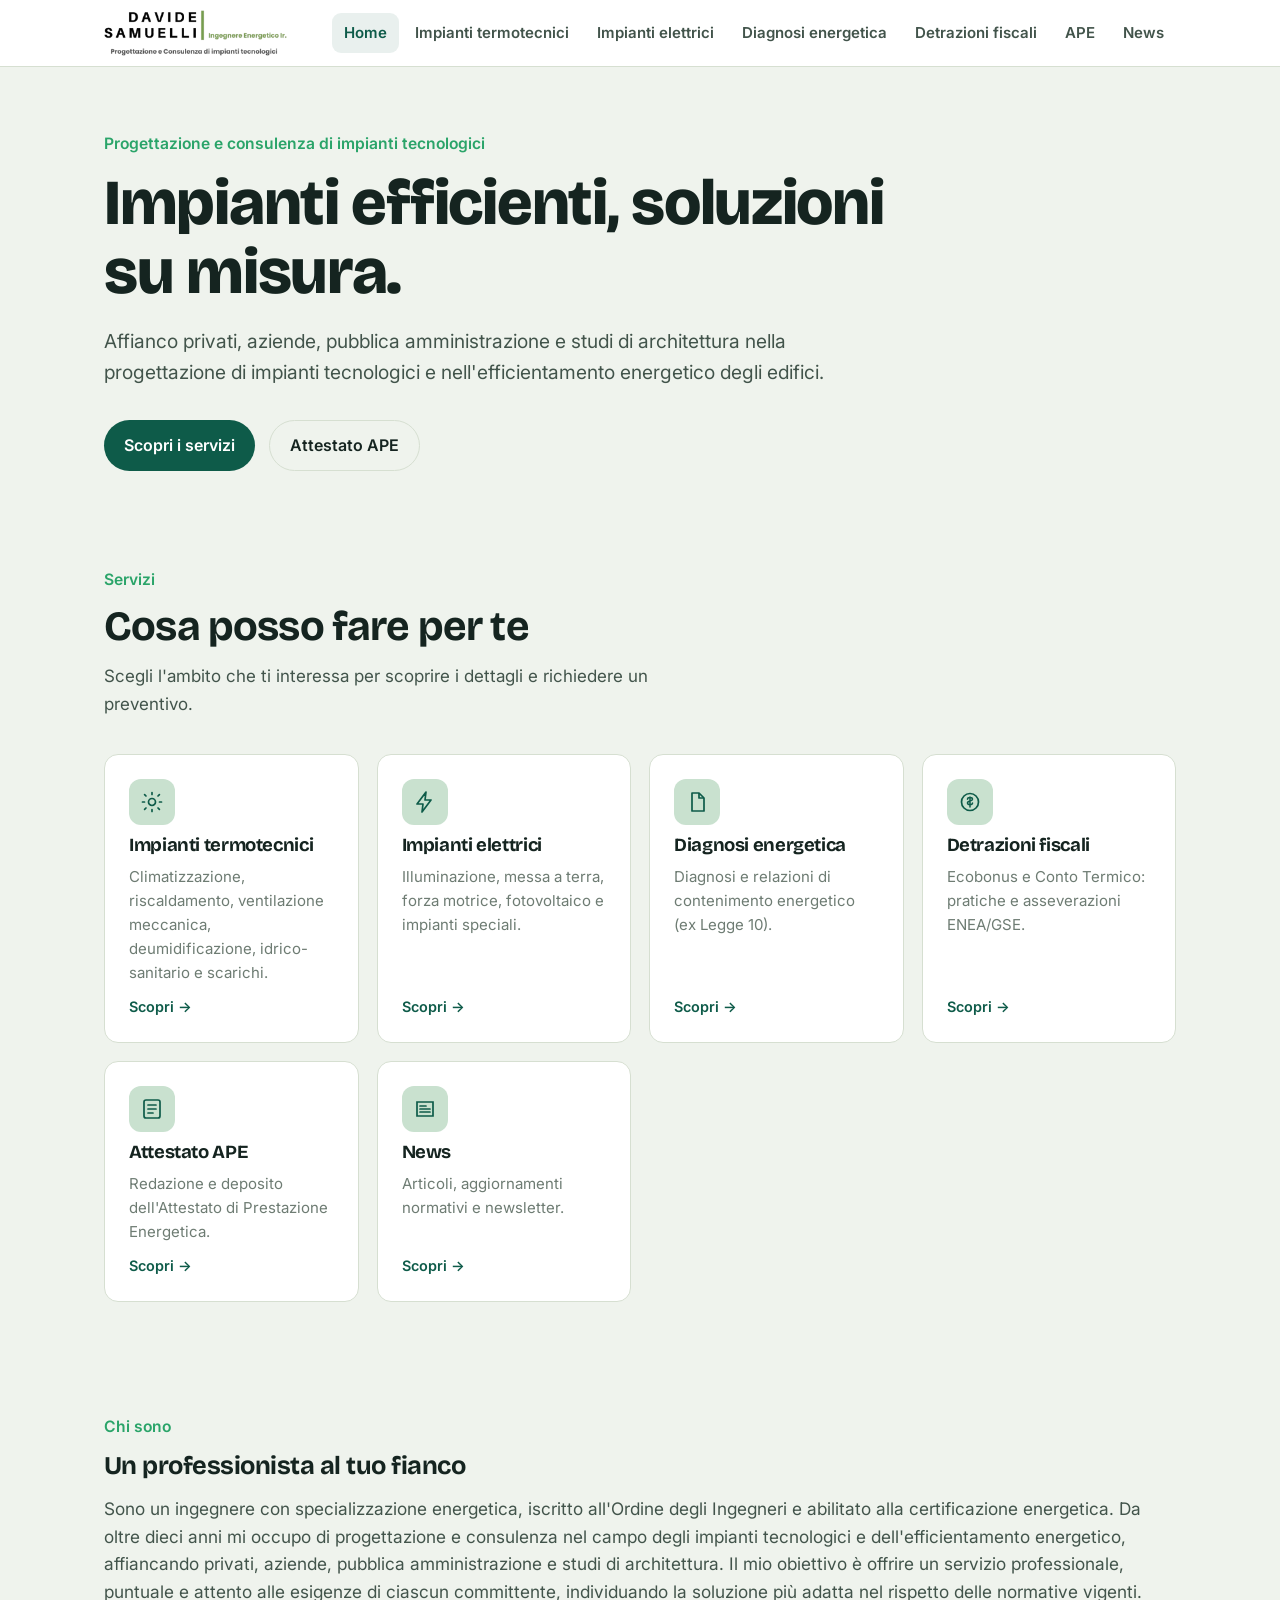
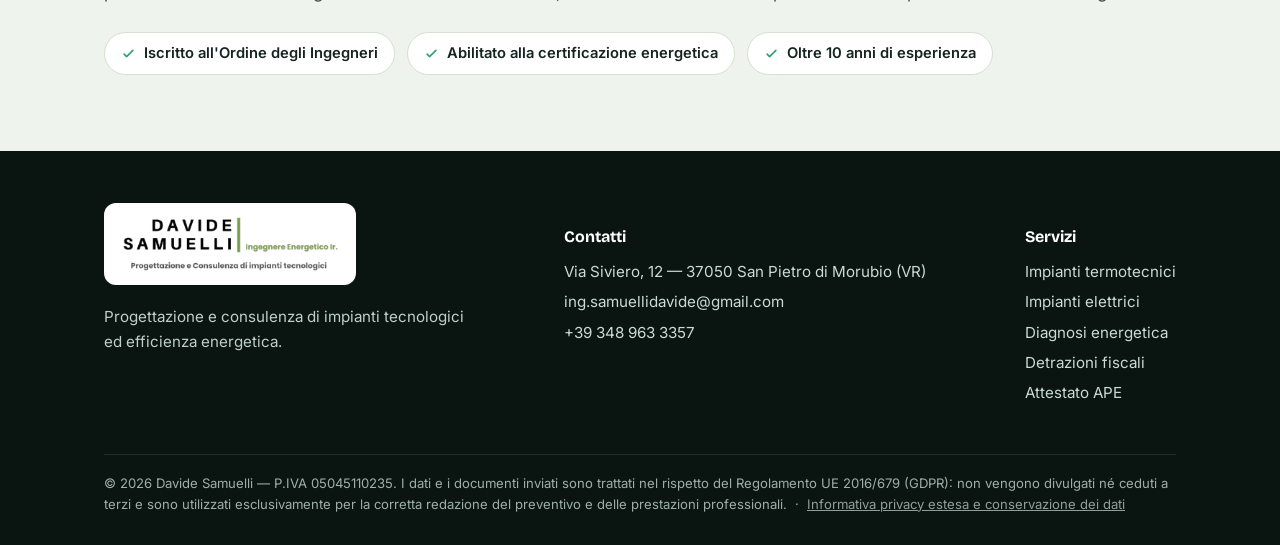
==== index.html @ 22bbcc33 "Add files via upload" ====
<!DOCTYPE html>
<html lang="it">
<head>
<meta charset="UTF-8">
<meta name="viewport" content="width=device-width, initial-scale=1.0">
<title>Davide Samuelli — Ingegnere Energetico | Impianti ed efficienza energetica</title>
<link rel="preconnect" href="https://fonts.googleapis.com">
<link rel="preconnect" href="https://fonts.gstatic.com" crossorigin>
<link href="https://fonts.googleapis.com/css2?family=Bricolage+Grotesque:opsz,wght@12..96,500;12..96,600;12..96,700;12..96,800&family=Inter:wght@400;500;600&display=swap" rel="stylesheet">
<link rel="stylesheet" href="style.css">
</head>
<body class="theme-home">
<input type="checkbox" id="navtog" class="navtog" hidden>
<header class="top">
  <div class="wrap">
    <a href="index.html" class="brandlogo" aria-label="Davide Samuelli — Ingegnere Energetico" title="Davide Samuelli — Ingegnere Energetico"></a>
    <label for="navtog" class="burger" aria-label="Apri il menu"><span></span><span></span><span></span></label>
    <nav class="mainnav">
      <a href="index.html" class="navlink on">Home</a>
      <a href="termotecnici.html" class="navlink">Impianti termotecnici</a>
      <a href="elettrici.html" class="navlink">Impianti elettrici</a>
      <a href="diagnosi.html" class="navlink">Diagnosi energetica</a>
      <a href="detrazioni.html" class="navlink">Detrazioni fiscali</a>
      <a href="ape.html" class="navlink">APE</a>
      <a href="news.html" class="navlink">News</a>
    </nav>
  </div>
</header>

<section class="hero"><div class="wrap" style="display:block">
  <div class="fade-up" style="max-width:840px">
    <div class="eyebrow">Progettazione e consulenza di impianti tecnologici</div>
    <h1>Impianti efficienti, soluzioni su misura.</h1>
    <p class="lead" style="max-width:60ch">Affianco privati, aziende, pubblica amministrazione e studi di architettura nella progettazione di impianti tecnologici e nell'efficientamento energetico degli edifici.</p>
    <div class="cta-row"><a href="#servizi" class="btn btn-primary">Scopri i servizi</a><a href="ape.html" class="btn btn-ghost">Attestato APE</a></div>
  </div>
</div></section>

<section class="block" id="servizi"><div class="wrap">
  <div class="sec-head fade-up"><div class="eyebrow">Servizi</div><h2>Cosa posso fare per te</h2><p>Scegli l'ambito che ti interessa per scoprire i dettagli e richiedere un preventivo.</p></div>
  <div class="svc-grid">
    <a class="svc-card fade-up" href="termotecnici.html">
      <div class="ic"><svg viewBox="0 0 24 24" fill="none"><path d="M12 8.5A3.5 3.5 0 1 0 12 15.5A3.5 3.5 0 0 0 12 8.5Z" stroke="currentColor" stroke-width="1.7"/><path d="M12 2.5v2M12 19.5v2M4.5 12h-2M21.5 12h-2M6 6l-1.4-1.4M19.4 19.4 18 18M18 6l1.4-1.4M4.6 19.4 6 18" stroke="currentColor" stroke-width="1.7" stroke-linecap="round"/></svg></div>
      <h3>Impianti termotecnici</h3>
      <p>Climatizzazione, riscaldamento, ventilazione meccanica, deumidificazione, idrico-sanitario e scarichi.</p>
      <span class="go">Scopri →</span>
    </a>
    <a class="svc-card fade-up" href="elettrici.html">
      <div class="ic"><svg viewBox="0 0 24 24" fill="none"><path d="M13 2 4 14h6l-1 8 9-12h-6l1-8Z" stroke="currentColor" stroke-width="1.7" stroke-linejoin="round"/></svg></div>
      <h3>Impianti elettrici</h3>
      <p>Illuminazione, messa a terra, forza motrice, fotovoltaico e impianti speciali.</p>
      <span class="go">Scopri →</span>
    </a>
    <a class="svc-card fade-up" href="diagnosi.html">
      <div class="ic"><svg viewBox="0 0 24 24" fill="none"><path d="M7 3h7l5 5v13H7z" stroke="currentColor" stroke-width="1.7" stroke-linejoin="round"/><path d="M14 3v5h5" stroke="currentColor" stroke-width="1.7" stroke-linejoin="round"/></svg></div>
      <h3>Diagnosi energetica</h3>
      <p>Diagnosi e relazioni di contenimento energetico (ex Legge 10).</p>
      <span class="go">Scopri →</span>
    </a>
    <a class="svc-card fade-up" href="detrazioni.html">
      <div class="ic"><svg viewBox="0 0 24 24" fill="none"><circle cx="12" cy="12" r="8.5" stroke="currentColor" stroke-width="1.7"/><path d="M12 7v10M9.5 9.2c0-1 1.1-1.7 2.5-1.7s2.5.6 2.5 1.7-1 1.5-2.5 1.8-2.5.8-2.5 1.9 1.1 1.6 2.5 1.6 2.5-.7 2.5-1.6" stroke="currentColor" stroke-width="1.5" stroke-linecap="round"/></svg></div>
      <h3>Detrazioni fiscali</h3>
      <p>Ecobonus e Conto Termico: pratiche e asseverazioni ENEA/GSE.</p>
      <span class="go">Scopri →</span>
    </a>
    <a class="svc-card fade-up" href="ape.html">
      <div class="ic"><svg viewBox="0 0 24 24" fill="none"><rect x="4" y="3" width="16" height="18" rx="2" stroke="currentColor" stroke-width="1.7"/><path d="M8 8h8M8 12h8M8 16h5" stroke="currentColor" stroke-width="1.7" stroke-linecap="round"/></svg></div>
      <h3>Attestato APE</h3>
      <p>Redazione e deposito dell'Attestato di Prestazione Energetica.</p>
      <span class="go">Scopri →</span>
    </a>
    <a class="svc-card fade-up" href="news.html">
      <div class="ic"><svg viewBox="0 0 24 24" fill="none"><path d="M4 5h16v14H4z" stroke="currentColor" stroke-width="1.7"/><path d="M7 9h6M7 12h10M7 15h10" stroke="currentColor" stroke-width="1.7" stroke-linecap="round"/></svg></div>
      <h3>News</h3>
      <p>Articoli, aggiornamenti normativi e newsletter.</p>
      <span class="go">Scopri →</span>
    </a>
  </div>
</div></section>

<section class="block" id="chi-sono"><div class="wrap">
  <div class="about fade-up">
    <div class="eyebrow">Chi sono</div>
    <h2>Un professionista al tuo fianco</h2>
    <p>Sono un ingegnere con specializzazione energetica, iscritto all'Ordine degli Ingegneri e abilitato alla certificazione energetica. Da oltre dieci anni mi occupo di progettazione e consulenza nel campo degli impianti tecnologici e dell'efficientamento energetico, affiancando privati, aziende, pubblica amministrazione e studi di architettura. Il mio obiettivo è offrire un servizio professionale, puntuale e attento alle esigenze di ciascun committente, individuando la soluzione più adatta nel rispetto delle normative vigenti.</p>
    <div class="creds">
        <span class="cred"><svg viewBox="0 0 24 24" fill="none"><path d="m5 13 4 4L19 7" stroke="currentColor" stroke-width="2.6" stroke-linecap="round" stroke-linejoin="round"/></svg> Iscritto all'Ordine degli Ingegneri</span>
        <span class="cred"><svg viewBox="0 0 24 24" fill="none"><path d="m5 13 4 4L19 7" stroke="currentColor" stroke-width="2.6" stroke-linecap="round" stroke-linejoin="round"/></svg> Abilitato alla certificazione energetica</span>
        <span class="cred"><svg viewBox="0 0 24 24" fill="none"><path d="m5 13 4 4L19 7" stroke="currentColor" stroke-width="2.6" stroke-linecap="round" stroke-linejoin="round"/></svg> Oltre 10 anni di esperienza</span>
        </div>
  </div>
</div></section>
<footer>
  <div class="wrap">
    <div class="col">
      <div class="foot-logo"><span class="brandlogo foot" role="img" aria-label="Davide Samuelli — Ingegnere Energetico"></span></div>
      <p style="margin-top:12px;opacity:.85;max-width:36ch">Progettazione e consulenza di impianti tecnologici ed efficienza energetica.</p>
    </div>
    <div class="col">
      <h4>Contatti</h4>
      <p id="footAddr">—</p>
      <a id="footMail" href="#">email</a>
      <a id="footTel" href="#">telefono</a>
    </div>
    <div class="col">
      <h4>Servizi</h4>
      <a href="termotecnici.html">Impianti termotecnici</a>
      <a href="elettrici.html">Impianti elettrici</a>
      <a href="diagnosi.html">Diagnosi energetica</a>
      <a href="detrazioni.html">Detrazioni fiscali</a>
      <a href="ape.html">Attestato APE</a>
    </div>
    <div class="fine">© <span id="year"></span> <span id="studioNameFine">Davide Samuelli</span> — P.IVA <span id="pivaFine">—</span>. I dati e i documenti inviati sono trattati nel rispetto del Regolamento UE 2016/679 (GDPR): non vengono divulgati né ceduti a terzi e sono utilizzati esclusivamente per la corretta redazione del preventivo e delle prestazioni professionali. &nbsp;·&nbsp; <a href="#" id="privacyLink" class="pv-link">Informativa privacy estesa e conservazione dei dati</a></div>
  </div>
</footer>

<div class="pv-overlay" id="pvOverlay" role="dialog" aria-modal="true" aria-labelledby="pvTitle">
  <div class="pv-modal">
    <div class="pv-head"><h3 id="pvTitle">Informativa sul trattamento dei dati personali</h3><button class="pv-close" id="pvClose" aria-label="Chiudi">×</button></div>
    <div class="pv-body">
      <div class="pv-note">Testo fornito ai sensi degli artt. 13-14 del Regolamento UE 2016/679 (GDPR). È una base da adattare: verifica i contenuti con un consulente prima della pubblicazione definitiva.</div>
      <h4>1. Titolare del trattamento</h4>
      <p><span id="pvStudio">—</span>, <span id="pvAddr">—</span> — P.IVA <span id="pvPiva">—</span>. Email: <a id="pvEmail" href="#">—</a>.</p>
      <h4>2. Dati trattati</h4>
      <p>Dati anagrafici e di contatto (nome, email, telefono) ed eventuali dati e documenti tecnici relativi all'immobile e agli impianti che scegli di inviare.</p>
      <h4>3. Finalità</h4>
      <p>I dati sono utilizzati esclusivamente per rispondere alle richieste, elaborare preventivi ed erogare le prestazioni professionali richieste, oltre agli adempimenti di legge connessi. Per la newsletter, l'email è usata unicamente per l'invio degli aggiornamenti.</p>
      <h4>4. Base giuridica</h4>
      <p>Esecuzione di misure precontrattuali e del contratto (art. 6.1.b GDPR), obblighi di legge (art. 6.1.c) e, per la newsletter, consenso dell'interessato (art. 6.1.a).</p>
      <h4>5. Conservazione</h4>
      <p>I dati sono conservati per il tempo necessario alle finalità indicate e ai termini di legge; al termine sono cancellati o resi anonimi. Per la newsletter, fino alla disiscrizione.</p>
      <h4>6. Comunicazione a terzi</h4>
      <p>I dati non sono diffusi né ceduti a terzi per finalità commerciali. Sono comunicati solo a enti/soggetti quando necessario per obblighi di legge o a collaboratori tecnici vincolati alla riservatezza.</p>
      <h4>7. Diritti dell'interessato</h4>
      <p>Puoi esercitare i diritti di accesso, rettifica, cancellazione, limitazione, opposizione e portabilità (artt. 15-22 GDPR) e proporre reclamo al Garante per la protezione dei dati personali.</p>
      <h4>8. Contatti</h4>
      <p>Per esercitare i tuoi diritti scrivi a <a id="pvEmail2" href="#">—</a>.</p>
    </div>
  </div>
</div>

<script src="config.js"></script>
<script src="site.js"></script>
</body>
</html>
---- style.css ----
/* ============ CONFIG DI STILE ============ */
  :root{
    --bg:#EFF3ED;
    --surface:#FFFFFF;
    --surface-2:#E7EDE3;
    --ink:#152420;
    --ink-soft:#42544B;
    --muted:#6E7C73;
    --line:#D6DFD1;
    --brand:#0E5B49;
    --brand-strong:#0A473A;
    --on-brand:#FFFFFF;
    --accent:#2AA469;
    --focus:#0E5B49;
    --radius:14px;
    --radius-lg:22px;
    --shadow:0 1px 2px rgba(21,36,32,.05), 0 10px 30px rgba(21,36,32,.06);
    --maxw:1120px;
    --font-head:"Bricolage Grotesque", system-ui, sans-serif;
    --font-body:"Inter", system-ui, -apple-system, sans-serif;
  }
  :root:not([data-theme="light"]){
    @media (prefers-color-scheme: dark){
      --bg:#0B1512; --surface:#111E19; --surface-2:#16261F;
      --ink:#E9F2EC; --ink-soft:#B3C4BA; --muted:#89A094;
      --line:#22362D; --brand:#3EC093; --brand-strong:#63d6ae;
      --on-brand:#07130E; --accent:#3EC093; --focus:#3EC093;
      --shadow:0 1px 2px rgba(0,0,0,.3), 0 10px 34px rgba(0,0,0,.4);
    }
  }
  :root[data-theme="dark"]{
    --bg:#0B1512; --surface:#111E19; --surface-2:#16261F;
    --ink:#E9F2EC; --ink-soft:#B3C4BA; --muted:#89A094;
    --line:#22362D; --brand:#3EC093; --brand-strong:#63d6ae;
    --on-brand:#07130E; --accent:#3EC093; --focus:#3EC093;
    --shadow:0 1px 2px rgba(0,0,0,.3), 0 10px 34px rgba(0,0,0,.4);
  }

  *{box-sizing:border-box}
  html{scroll-behavior:smooth}
  body{
    margin:0; background:var(--bg); color:var(--ink);
    font-family:var(--font-body); font-size:17px; line-height:1.6;
    -webkit-font-smoothing:antialiased;
  }
  @media (prefers-reduced-motion: reduce){ html{scroll-behavior:auto} *{transition:none!important;animation:none!important} }
  h1,h2,h3{font-family:var(--font-head); font-weight:700; line-height:1.08; letter-spacing:-.02em; margin:0}
  p{margin:0}
  a{color:inherit}
  .wrap{max-width:var(--maxw); margin:0 auto; padding:0 24px}
  :focus-visible{outline:3px solid var(--focus); outline-offset:2px; border-radius:6px}
  button{font-family:inherit}

  /* ============ TOP BAR ============ */
  header.top{position:sticky; top:0; z-index:40; background:#ffffff; border-bottom:1px solid var(--line)}
  .top .wrap{display:flex; align-items:center; justify-content:space-between; height:66px}
  .brand{display:flex; align-items:center; gap:11px; font-family:var(--font-head); font-weight:700; font-size:19px; letter-spacing:-.01em}
  .brand .mark{width:30px;height:30px;border-radius:8px;background:var(--brand);display:grid;place-items:center;color:var(--on-brand);flex:0 0 auto}
  .brand .mark svg{width:17px;height:17px}
  .btn{display:inline-flex;align-items:center;gap:8px;border:none;cursor:pointer;font-weight:600;font-size:16px;padding:12px 20px;border-radius:999px;transition:transform .15s ease, background .15s ease, box-shadow .15s ease; text-decoration:none}
  .btn-primary{background:var(--brand);color:var(--on-brand)}
  .btn-primary:hover{background:var(--brand-strong)}
  .btn-primary:active{transform:translateY(1px)}
  .btn-ghost{background:transparent;color:var(--ink);border:1px solid var(--line)}
  .btn-ghost:hover{background:var(--surface-2)}
  .top .btn{padding:9px 18px;font-size:15px}
  @media(max-width:620px){ .top .wrap{height:60px} .brandlogo{height:34px;width:136px} }

  /* ============ HERO ============ */
  .hero{padding:64px 0 40px}
  .hero .wrap{display:grid;grid-template-columns:1.05fr .95fr;gap:56px;align-items:center}
  .hero h1{font-size:clamp(2.5rem,5.4vw,4rem);font-weight:800}
  .hero .lead{font-size:1.2rem;color:var(--ink-soft);margin-top:20px;max-width:34ch}
  .hero .cta-row{display:flex;gap:14px;flex-wrap:wrap;margin-top:32px}
  .hero .reassure{margin-top:22px;color:var(--muted);font-size:.95rem;display:flex;gap:18px;flex-wrap:wrap}
  .hero .reassure span{display:inline-flex;align-items:center;gap:7px}
  .hero .reassure svg{width:15px;height:15px;color:var(--accent)}

  /* energy ladder — l'elemento distintivo */
  .ladder{background:var(--surface);border:1px solid var(--line);border-radius:var(--radius-lg);padding:26px;box-shadow:var(--shadow)}
  .ladder .cap{font-size:.82rem;color:var(--muted);margin-bottom:16px;display:flex;justify-content:space-between}
  .ladder .cap b{font-family:var(--font-head);color:var(--ink);font-weight:700;font-size:.95rem}
  .rung{display:flex;align-items:center;height:30px;margin:3px 0}
  .rung .bar{flex:0 0 auto;height:24px;border-radius:4px 12px 12px 4px;display:flex;align-items:center;padding-left:13px;color:#fff;font-family:var(--font-head);font-weight:700;font-size:.88rem;letter-spacing:.02em;position:relative;overflow:hidden;white-space:nowrap;transition:width .7s cubic-bezier(.22,1,.36,1)}
  .rung.on .bar{box-shadow:0 0 0 3px color-mix(in srgb, var(--brand) 22%, transparent)}
  .rung .tag{margin-left:12px;font-size:.8rem;color:var(--muted);white-space:nowrap;opacity:0;transition:opacity .4s ease .5s}
  .rung.on .tag{opacity:1;color:var(--ink);font-weight:600}
  .ladder .ends{font-size:.76rem;color:var(--muted);letter-spacing:.02em;font-weight:600}
  .ladder .ends.top{margin-bottom:8px}
  .ladder .ends.bot{margin-top:8px;text-align:right}

  /* ============ SECTIONS ============ */
  section.block{padding:56px 0}
  .eyebrow{color:var(--accent);font-weight:600;font-size:.98rem;margin-bottom:12px}
  .sec-head h2{font-size:clamp(1.8rem,3.6vw,2.6rem)}
  .sec-head p{color:var(--ink-soft);margin-top:14px;max-width:56ch}

  .cases{display:grid;grid-template-columns:repeat(auto-fit,minmax(190px,1fr));gap:16px;margin-top:36px}
  .case{background:var(--surface);border:1px solid var(--line);border-radius:var(--radius);padding:22px}
  .case .ic{width:40px;height:40px;border-radius:10px;background:var(--surface-2);display:grid;place-items:center;color:var(--brand);margin-bottom:14px}
  .case .ic svg{width:21px;height:21px}
  .case h3{font-size:1.08rem}
  .case p{color:var(--muted);font-size:.95rem;margin-top:6px}

  /* steps process */
  .flow{display:grid;grid-template-columns:repeat(4,1fr);gap:0;margin-top:40px;counter-reset:s}
  .step{position:relative;padding:0 26px 0 0}
  .step::before{counter-increment:s;content:counter(s);font-family:var(--font-head);font-weight:800;font-size:1.05rem;width:38px;height:38px;border-radius:50%;background:var(--brand);color:var(--on-brand);display:grid;place-items:center;margin-bottom:18px}
  .step::after{content:"";position:absolute;top:19px;left:44px;right:8px;height:2px;background:var(--line)}
  .step:last-child::after{display:none}
  .step h3{font-size:1.08rem}
  .step p{color:var(--muted);font-size:.94rem;margin-top:7px}
  @media(max-width:760px){ .flow{grid-template-columns:1fr 1fr} .step{padding-bottom:26px} .step::after{display:none} }
  @media(max-width:440px){ .flow{grid-template-columns:1fr} }

  /* ============ WIZARD ============ */
  .quote{background:var(--surface-2)}
  .panel{background:var(--surface);border:1px solid var(--line);border-radius:var(--radius-lg);box-shadow:var(--shadow);overflow:hidden;margin-top:34px}
  .stepper{display:flex;border-bottom:1px solid var(--line);overflow-x:auto}
  .stepper .s{flex:1;min-width:120px;padding:16px 14px;font-size:.86rem;color:var(--muted);display:flex;align-items:center;gap:10px;border-right:1px solid var(--line);transition:color .2s,background .2s}
  .stepper .s:last-child{border-right:none}
  .stepper .s .n{width:24px;height:24px;border-radius:50%;border:1.6px solid var(--line);display:grid;place-items:center;font-size:.78rem;font-weight:700;flex:0 0 auto;font-family:var(--font-head)}
  .stepper .s.active{color:var(--ink);background:color-mix(in srgb,var(--brand) 7%,transparent)}
  .stepper .s.active .n{border-color:var(--brand);color:var(--brand)}
  .stepper .s.done .n{background:var(--accent);border-color:var(--accent);color:#fff}
  .stepper .s.done{color:var(--ink-soft)}

  .pane{padding:34px}
  @media(max-width:560px){ .pane{padding:22px} }
  .pane-head h3{font-size:1.5rem}
  .pane-head p{color:var(--ink-soft);margin-top:8px;max-width:60ch}

  .field{margin-top:18px}
  .field label{display:block;font-weight:600;font-size:.92rem;margin-bottom:7px}
  .field .req{color:var(--accent)}
  .grid2{display:grid;grid-template-columns:1fr 1fr;gap:16px}
  @media(max-width:560px){ .grid2{grid-template-columns:1fr} }
  input,select,textarea{width:100%;font-family:inherit;font-size:16px;color:var(--ink);background:var(--bg);border:1.5px solid var(--line);border-radius:11px;padding:13px 15px;transition:border-color .15s}
  input:focus,select:focus,textarea:focus{outline:none;border-color:var(--brand)}
  input.err,select.err{border-color:#d9534f}
  .hint{font-size:.85rem;color:var(--muted);margin-top:6px}
  .msg-err{color:#d9534f;font-size:.85rem;margin-top:6px;display:none}
  .msg-err.show{display:block}

  /* dropzone */
  .drop{margin-top:18px;border:2px dashed var(--line);border-radius:var(--radius);background:var(--bg);padding:34px 24px;text-align:center;cursor:pointer;transition:border-color .18s,background .18s}
  .drop:hover,.drop.over{border-color:var(--brand);background:color-mix(in srgb,var(--brand) 6%,var(--bg))}
  .drop .dic{width:52px;height:52px;border-radius:14px;background:var(--surface-2);display:grid;place-items:center;color:var(--brand);margin:0 auto 14px}
  .drop .dic svg{width:26px;height:26px}
  .drop b{font-family:var(--font-head);font-weight:700;font-size:1.05rem}
  .drop .sub{color:var(--muted);font-size:.9rem;margin-top:4px}
  .drop .browse{color:var(--brand);font-weight:600;text-decoration:underline}

  .files{list-style:none;padding:0;margin:18px 0 0;display:flex;flex-direction:column;gap:10px}
  .files li{display:flex;align-items:center;gap:13px;background:var(--bg);border:1px solid var(--line);border-radius:11px;padding:10px 12px}
  .files .thumb{width:44px;height:44px;border-radius:8px;flex:0 0 auto;background:var(--surface-2);display:grid;place-items:center;color:var(--brand);overflow:hidden}
  .files .thumb img{width:100%;height:100%;object-fit:cover}
  .files .thumb svg{width:20px;height:20px}
  .files .meta{flex:1;min-width:0}
  .files .meta .nm{font-weight:600;font-size:.93rem;white-space:nowrap;overflow:hidden;text-overflow:ellipsis}
  .files .meta .sz{color:var(--muted);font-size:.82rem}
  .files .rm{border:none;background:transparent;color:var(--muted);cursor:pointer;padding:8px;border-radius:8px;line-height:0}
  .files .rm:hover{background:var(--surface-2);color:#d9534f}
  .files .rm svg{width:17px;height:17px}
  .optional-tag{display:inline-block;font-size:.78rem;font-weight:600;color:var(--muted);background:var(--surface-2);padding:3px 10px;border-radius:999px;margin-left:8px;vertical-align:middle}

  .nav{display:flex;justify-content:space-between;gap:12px;margin-top:30px;padding-top:24px;border-top:1px solid var(--line)}
  .count-chip{display:inline-flex;align-items:center;gap:7px;background:color-mix(in srgb,var(--accent) 14%,transparent);color:var(--accent);font-weight:600;font-size:.85rem;padding:5px 12px;border-radius:999px;margin-top:16px}
  .count-chip svg{width:14px;height:14px}

  .checklist{display:flex;flex-direction:column;gap:12px;margin-top:20px}
  .check-item{display:flex;align-items:flex-start;gap:14px;background:var(--bg);border:1.5px solid var(--line);border-radius:var(--radius);padding:16px 18px;cursor:pointer;transition:border-color .15s,background .15s}
  .check-item:hover{border-color:var(--brand)}
  .check-item.on{border-color:var(--accent);background:color-mix(in srgb,var(--accent) 8%,var(--bg))}
  .check-item:focus-within{outline:3px solid var(--focus);outline-offset:2px}
  .check-item input{position:absolute;opacity:0;width:0;height:0}
  .check-item .ci-box{flex:0 0 auto;width:26px;height:26px;border-radius:8px;border:1.8px solid var(--line);background:var(--surface);display:grid;place-items:center;color:transparent;margin-top:1px;transition:all .15s}
  .check-item.on .ci-box{background:var(--accent);border-color:var(--accent);color:#fff}
  .check-item .ci-box svg{width:16px;height:16px}
  .check-item .ci-body{display:flex;flex-direction:column;gap:4px}
  .check-item .ci-title{font-family:var(--font-head);font-weight:700;font-size:1.05rem}
  .check-item .ci-desc{color:var(--muted);font-size:.92rem;line-height:1.5}
  .hero-opt{border-color:var(--brand)!important;background:color-mix(in srgb,var(--brand) 8%,var(--bg))!important}

  .privacy{display:flex;gap:13px;align-items:flex-start;max-width:820px;margin:22px auto 0;background:var(--surface);border:1px solid var(--line);border-radius:var(--radius);padding:16px 18px;color:var(--ink-soft);font-size:.92rem;line-height:1.55}
  .privacy svg{width:20px;height:20px;color:var(--brand);flex:0 0 auto;margin-top:3px}
  .privacy b{color:var(--ink);font-weight:600}

  /* review */
  .summary{display:grid;gap:14px;margin-top:8px}
  .sum-row{display:flex;justify-content:space-between;gap:16px;padding:14px 0;border-bottom:1px solid var(--line)}
  .sum-row .k{color:var(--muted);font-size:.92rem}
  .sum-row .v{font-weight:600;text-align:right;max-width:60%}
  .sum-docs{background:var(--bg);border:1px solid var(--line);border-radius:var(--radius);padding:18px 20px;margin-top:20px}
  .sum-docs .d{display:flex;justify-content:space-between;padding:8px 0;font-size:.95rem}
  .sum-docs .d b{font-weight:600}

  .success{text-align:center;padding:20px 10px}
  .success .big{width:64px;height:64px;border-radius:50%;background:color-mix(in srgb,var(--accent) 16%,transparent);color:var(--accent);display:grid;place-items:center;margin:0 auto 18px}
  .success .big svg{width:32px;height:32px}
  .success h3{font-size:1.7rem}
  .success p{color:var(--ink-soft);margin-top:12px;max-width:52ch;margin-inline:auto}
  .send-opts{display:flex;flex-direction:column;gap:12px;max-width:420px;margin:26px auto 0}
  .send-opt{display:flex;align-items:center;gap:14px;text-align:left;background:var(--bg);border:1px solid var(--line);border-radius:var(--radius);padding:16px 18px;text-decoration:none;transition:border-color .15s,transform .15s}
  .send-opt:hover{border-color:var(--brand);transform:translateY(-1px)}
  .send-opt .oic{width:42px;height:42px;border-radius:11px;background:var(--surface-2);color:var(--brand);display:grid;place-items:center;flex:0 0 auto}
  .send-opt .oic svg{width:21px;height:21px}
  .send-opt .ot b{display:block;font-family:var(--font-head)}
  .send-opt .ot span{color:var(--muted);font-size:.88rem}

  /* faq */
  .faq{max-width:760px}
  details.q{border-bottom:1px solid var(--line);padding:20px 0}
  details.q summary{cursor:pointer;font-family:var(--font-head);font-weight:700;font-size:1.12rem;list-style:none;display:flex;justify-content:space-between;align-items:center;gap:16px}
  details.q summary::-webkit-details-marker{display:none}
  details.q summary .pl{color:var(--brand);flex:0 0 auto;transition:transform .2s}
  details.q[open] summary .pl{transform:rotate(45deg)}
  details.q p{color:var(--ink-soft);margin-top:12px}

  /* footer */
  footer{background:var(--brand-strong);color:#dff0ea;padding:52px 0 30px;margin-top:20px}
  :root[data-theme="dark"] footer,:root:not([data-theme="light"]) footer{background:#0a1512}
  @media (prefers-color-scheme:dark){ :root:not([data-theme="light"]) footer{background:#081310} }
  footer .wrap{display:flex;justify-content:space-between;flex-wrap:wrap;gap:28px}
  footer .brand{color:#fff}
  footer a{color:#dff0ea;text-decoration:none}
  footer a:hover{text-decoration:underline}
  footer .col h4{font-family:var(--font-head);font-size:1rem;margin-bottom:10px;color:#fff}
  footer .col p,footer .col a{font-size:.95rem;display:block;margin-bottom:6px;opacity:.9}
  footer .fine{width:100%;border-top:1px solid rgba(255,255,255,.14);margin-top:14px;padding-top:18px;font-size:.82rem;opacity:.7}
  .pv-link{color:#dff0ea;text-decoration:underline;opacity:.9}
  .pv-link:hover{opacity:1}

  /* informativa privacy — modale */
  .pv-overlay{position:fixed;inset:0;background:rgba(8,16,13,.62);backdrop-filter:blur(3px);display:none;align-items:center;justify-content:center;z-index:100;padding:20px}
  .pv-overlay.open{display:flex}
  .pv-modal{background:var(--surface);color:var(--ink);border:1px solid var(--line);border-radius:var(--radius-lg);max-width:720px;width:100%;max-height:86vh;overflow:auto;box-shadow:0 30px 80px rgba(0,0,0,.45)}
  .pv-modal .pv-head{position:sticky;top:0;background:var(--surface);border-bottom:1px solid var(--line);padding:20px 26px;display:flex;justify-content:space-between;align-items:center;gap:16px;z-index:1}
  .pv-modal .pv-head h3{font-size:1.28rem}
  .pv-modal .pv-close{border:none;background:var(--surface-2);color:var(--ink);width:36px;height:36px;border-radius:10px;cursor:pointer;font-size:22px;line-height:1;flex:0 0 auto}
  .pv-modal .pv-close:hover{background:var(--line)}
  .pv-modal .pv-body{padding:22px 26px 30px;font-size:.95rem;line-height:1.62;color:var(--ink-soft)}
  .pv-modal .pv-body h4{font-family:var(--font-head);color:var(--ink);margin:22px 0 6px;font-size:1.02rem}
  .pv-modal .pv-body p{margin-bottom:6px}
  .pv-modal .pv-body a{color:var(--brand);font-weight:600}
  .pv-note{background:var(--surface-2);border:1px solid var(--line);border-radius:12px;padding:12px 14px;font-size:.84rem;margin-bottom:20px}

  .fade-up{opacity:0;transform:translateY(14px)}
  .fade-up.in{opacity:1;transform:none;transition:opacity .6s ease, transform .6s ease}

  /* logo */
  .brandlogo{display:block;background-image:url('logo.png');background-size:contain;background-repeat:no-repeat;background-position:left center;height:46px;width:184px}
  .brandlogo.foot{background-position:center;height:54px;width:216px}
  .foot-logo{background:#fff;border-radius:12px;padding:14px 18px;display:inline-block}
  .lbl-short{display:none}
  @media(max-width:620px){ .lbl-full{display:none} .lbl-short{display:inline} }
  /* chi sono */
  .about{max-width:none;text-align:left}
  .about p{max-width:none}
  .about .eyebrow{margin-bottom:12px}
  .about p{color:var(--ink-soft);margin-top:16px;font-size:1.08rem}
  .creds{display:flex;flex-wrap:wrap;gap:12px;justify-content:flex-start;margin-top:26px}
  .cred{display:inline-flex;align-items:center;gap:8px;background:var(--surface);border:1px solid var(--line);border-radius:999px;padding:9px 16px;font-size:.92rem;font-weight:600;color:var(--ink)}
  .cred svg{width:15px;height:15px;color:var(--accent)}
  /* mobile */
  @media(max-width:860px){
    .hero{padding:44px 0 30px}
    .hero .wrap{grid-template-columns:1fr;gap:32px}
    .hero .lead{max-width:none}
    section.block{padding:44px 0}
  }
  @media(max-width:560px){
    .stepper .s{min-width:0;padding:12px 8px;font-size:.8rem}
    .stepper .s .n{width:20px;height:20px}
    .about p{font-size:1rem}
  }

/* ============ NAV MULTI-PAGINA ============ */
.top .wrap{position:relative}
.mainnav{display:flex;gap:4px;flex-wrap:wrap}
.mainnav a{font-weight:600;font-size:.94rem;color:var(--ink-soft);text-decoration:none;padding:8px 12px;border-radius:9px;white-space:nowrap}
.mainnav a:hover{background:var(--surface-2);color:var(--ink)}
.mainnav a.on{color:var(--brand);background:color-mix(in srgb,var(--brand) 9%,transparent)}
.burger{display:none;flex-direction:column;gap:5px;cursor:pointer;padding:9px;border-radius:9px;background:var(--surface-2)}
.burger span{width:22px;height:2px;background:var(--ink);border-radius:2px}
@media(max-width:900px){
  .burger{display:flex}
  .mainnav{display:none;position:absolute;top:100%;left:0;right:0;background:#fff;border-bottom:1px solid var(--line);border-top:1px solid var(--line);flex-direction:column;gap:0;padding:6px;box-shadow:0 12px 24px rgba(0,0,0,.08)}
  .mainnav a{padding:13px 14px}
  #navtog:checked ~ header .mainnav{display:flex}
}
/* ============ HOME ============ */
.svc-grid{display:grid;grid-template-columns:repeat(auto-fit,minmax(250px,1fr));gap:18px;margin-top:36px}
.svc-card{display:flex;flex-direction:column;gap:10px;background:var(--surface);border:1px solid var(--line);border-radius:var(--radius);padding:24px;text-decoration:none;color:inherit;transition:border-color .15s,transform .15s,box-shadow .15s}
.svc-card:hover{border-color:var(--brand);transform:translateY(-2px);box-shadow:var(--shadow)}
.svc-card .ic{width:46px;height:46px;border-radius:12px;background:color-mix(in srgb,var(--accent) 16%,var(--surface-2));display:grid;place-items:center;color:var(--brand)}
.svc-card .ic svg{width:24px;height:24px}
.svc-card h3{font-size:1.16rem}
.svc-card p{color:var(--muted);font-size:.94rem;flex:1}
.svc-card .go{color:var(--brand);font-weight:600;font-size:.9rem}
/* ============ NEWS ============ */
.news-grid{display:grid;grid-template-columns:repeat(auto-fit,minmax(280px,1fr));gap:20px;margin-top:34px}
.article{background:var(--surface);border:1px solid var(--line);border-radius:var(--radius);overflow:hidden;display:flex;flex-direction:column}
.article .thumb{height:140px;background:linear-gradient(135deg,color-mix(in srgb,var(--accent) 32%,var(--surface-2)),var(--surface-2));display:grid;place-items:center;color:var(--brand)}
.article .thumb svg{width:38px;height:38px;opacity:.75}
.article .abody{padding:20px;display:flex;flex-direction:column;gap:8px;flex:1}
.article .tag{font-size:.72rem;font-weight:700;color:var(--accent);text-transform:uppercase;letter-spacing:.04em}
.article h3{font-size:1.1rem}
.article p{color:var(--muted);font-size:.92rem;flex:1}
.article .date{font-size:.82rem;color:var(--muted)}
.newsbox{background:var(--surface);border:1px solid var(--line);border-radius:var(--radius-lg);padding:30px;box-shadow:var(--shadow)}
.newsbox h3{font-size:1.4rem}
.newsbox p{color:var(--ink-soft);margin-top:8px;max-width:56ch}
.newsletter{display:flex;gap:10px;margin-top:18px;flex-wrap:wrap}
.newsletter input{flex:1;min-width:220px}
.news-consent{font-size:.82rem;color:var(--muted);margin-top:10px}
.form-ok{background:color-mix(in srgb,var(--accent) 10%,var(--surface));border:1px solid color-mix(in srgb,var(--accent) 40%,var(--line));border-radius:var(--radius);padding:20px 22px;margin-top:16px}
.form-ok b{color:var(--ink)}
.form-ok a{color:var(--brand);font-weight:600}
/* ============ TEMI PER PAGINA ============ */
body.theme-home{--bg:#EFF3ED;--accent:#2AA469}
body.theme-ape{--bg:#EAF2EC;--accent:#2AA469}
body.theme-termo{--bg:#F5EFE7;--accent:#C77D46}
body.theme-elettrici{--bg:#ECEFF6;--accent:#3B72C4}
body.theme-diagnosi{--bg:#ECF1E7;--accent:#5E9145}
body.theme-detrazioni{--bg:#F3EFE6;--accent:#B08733}
body.theme-news{--bg:#ECEFF3;--accent:#5566B0}
@media(prefers-color-scheme:dark){ body[class*="theme-"]:not([data-theme="light"]){--bg:#0B1512} }
body[data-theme="dark"][class*="theme-"]{--bg:#0B1512}
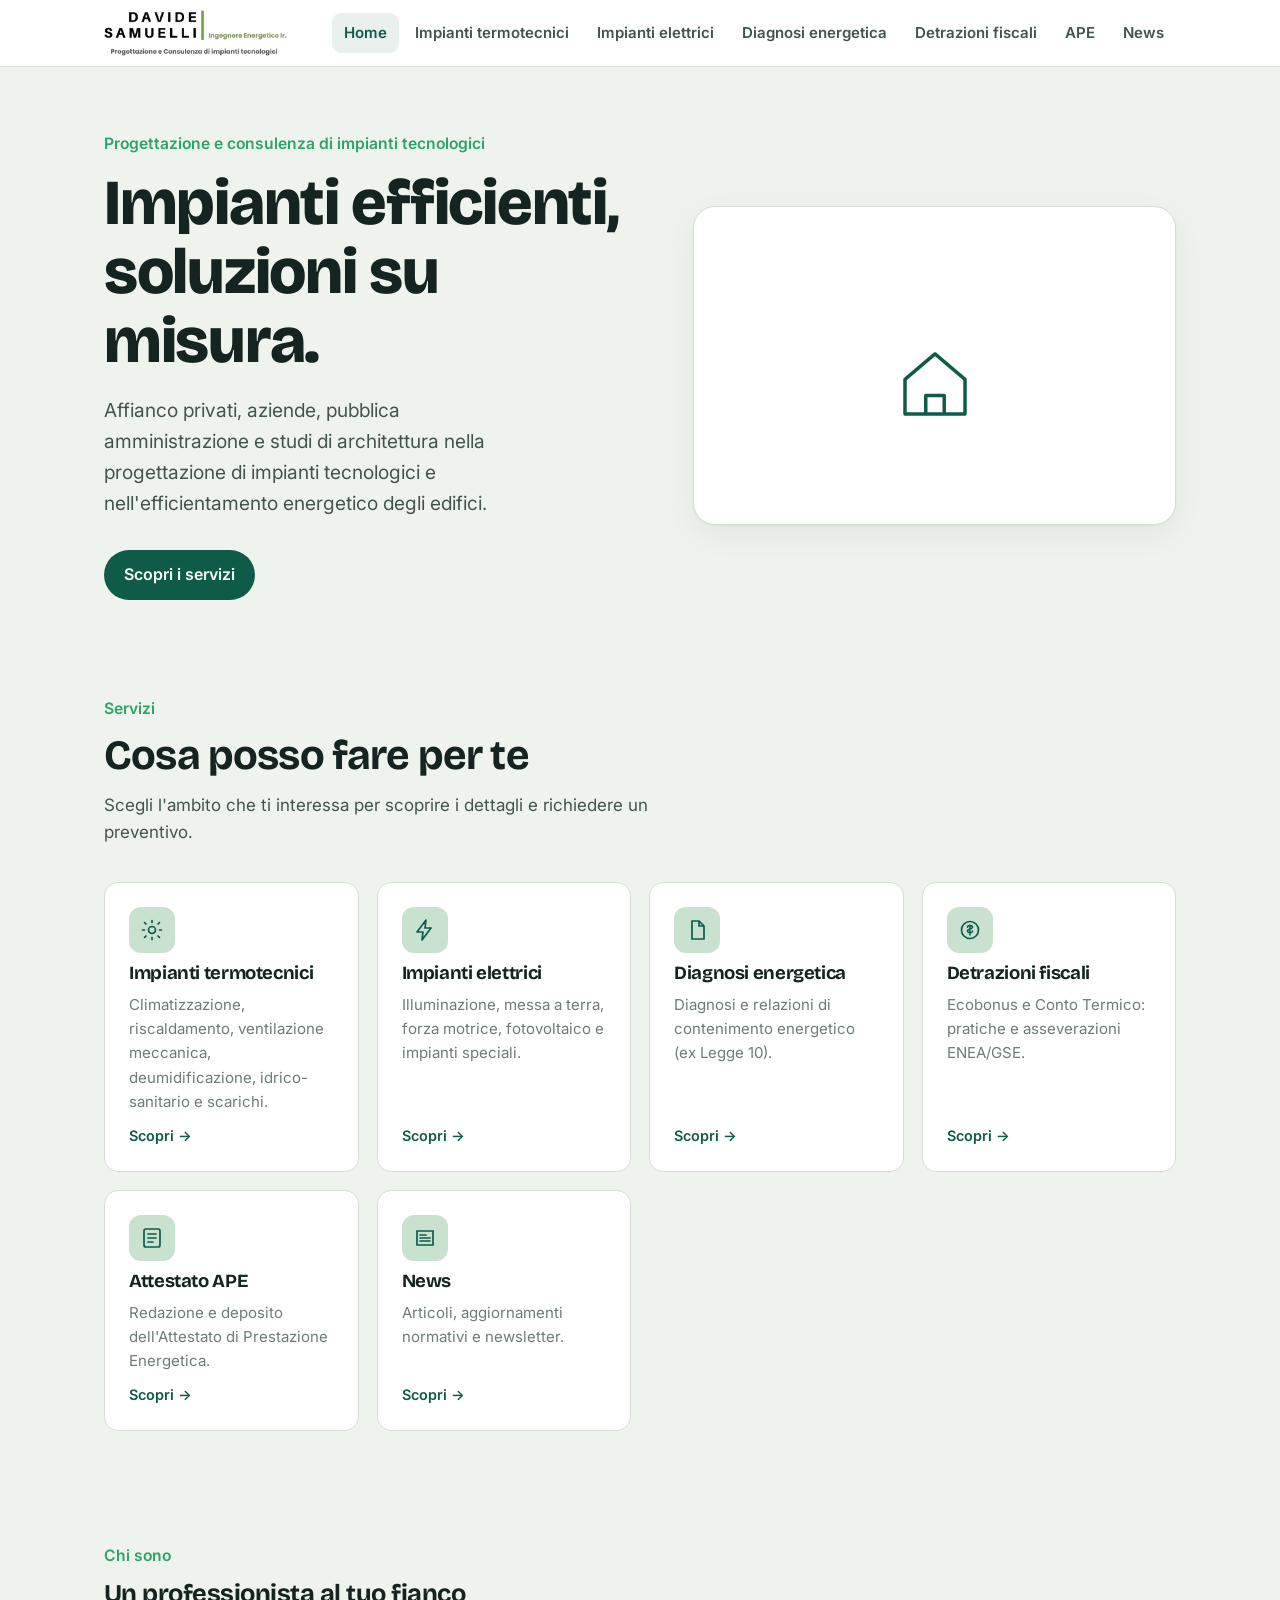
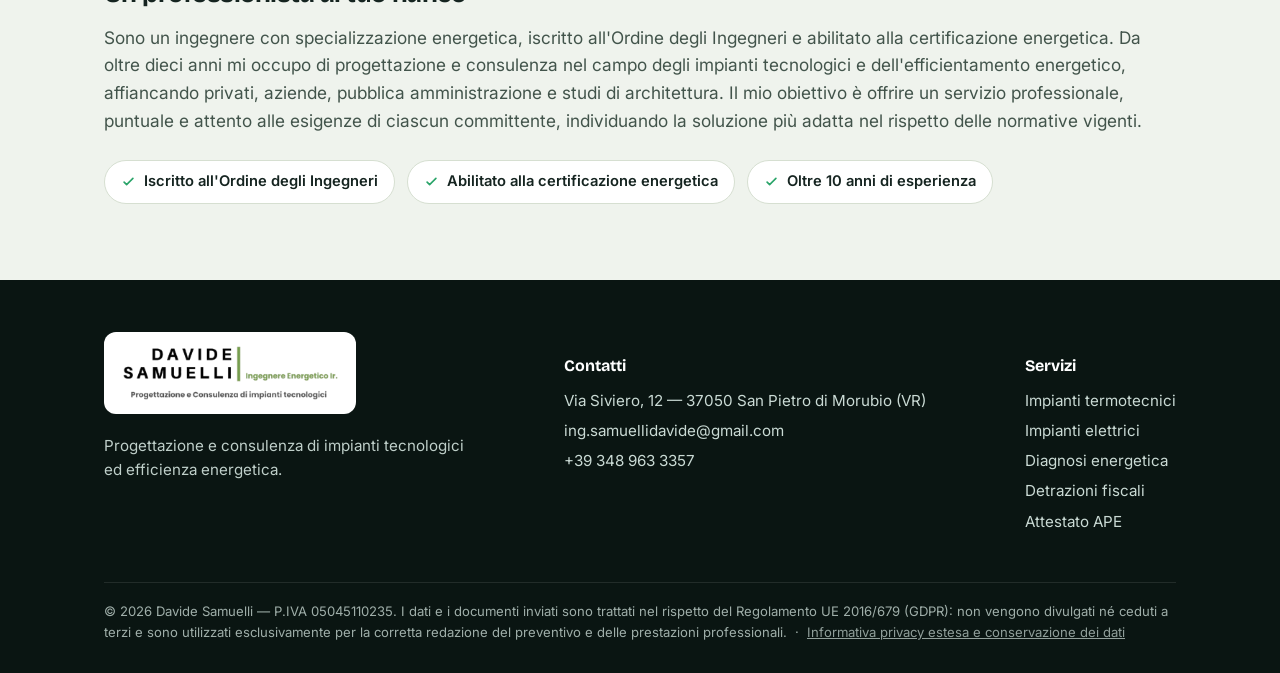
==== commit 14bd1db4: "Add files via upload" ====
--- a/index.html
+++ b/index.html
@@ -26,14 +26,20 @@
     </nav>
   </div>
 </header>
-
-<section class="hero"><div class="wrap" style="display:block">
-  <div class="fade-up" style="max-width:840px">
+<section class="hero"><div class="wrap">
+  <div class="fade-up">
     <div class="eyebrow">Progettazione e consulenza di impianti tecnologici</div>
     <h1>Impianti efficienti, soluzioni su misura.</h1>
-    <p class="lead" style="max-width:60ch">Affianco privati, aziende, pubblica amministrazione e studi di architettura nella progettazione di impianti tecnologici e nell'efficientamento energetico degli edifici.</p>
-    <div class="cta-row"><a href="#servizi" class="btn btn-primary">Scopri i servizi</a><a href="ape.html" class="btn btn-ghost">Attestato APE</a></div>
+    <p class="lead">Affianco privati, aziende, pubblica amministrazione e studi di architettura nella progettazione di impianti tecnologici e nell'efficientamento energetico degli edifici.</p>
+    <div class="cta-row"><a href="#servizi" class="btn btn-primary">Scopri i servizi</a></div>
   </div>
+  <div class="hero-visual fade-up"><svg class="viz viz-home" viewBox="0 0 260 240" aria-hidden="true">
+  <circle class="ring r1" cx="130" cy="122" r="40" fill="none" stroke="var(--accent)" stroke-width="3"/>
+  <circle class="ring r2" cx="130" cy="122" r="40" fill="none" stroke="var(--accent)" stroke-width="3"/>
+  <circle class="ring r3" cx="130" cy="122" r="40" fill="none" stroke="var(--accent)" stroke-width="3"/>
+  <path d="M104 132 l26 -22 26 22 v30 h-52 z" fill="none" stroke="var(--brand)" stroke-width="3" stroke-linejoin="round"/>
+  <path d="M122 162 v-16 h16 v16" fill="none" stroke="var(--brand)" stroke-width="3" stroke-linejoin="round"/>
+</svg></div>
 </div></section>
 
 <section class="block" id="servizi"><div class="wrap">
@@ -130,7 +136,7 @@
       <h4>5. Conservazione</h4>
       <p>I dati sono conservati per il tempo necessario alle finalità indicate e ai termini di legge; al termine sono cancellati o resi anonimi. Per la newsletter, fino alla disiscrizione.</p>
       <h4>6. Comunicazione a terzi</h4>
-      <p>I dati non sono diffusi né ceduti a terzi per finalità commerciali. Sono comunicati solo a enti/soggetti quando necessario per obblighi di legge o a collaboratori tecnici vincolati alla riservatezza.</p>
+      <p>I dati non sono diffusi né ceduti a terzi per finalità commerciali. Sono comunicati solo a enti/soggetti quando necessario per obblighi di legge o a collaboratori tecnici vincolati alla riservatezza. I moduli del sito sono gestiti tramite un servizio esterno di inoltro email/newsletter.</p>
       <h4>7. Diritti dell'interessato</h4>
       <p>Puoi esercitare i diritti di accesso, rettifica, cancellazione, limitazione, opposizione e portabilità (artt. 15-22 GDPR) e proporre reclamo al Garante per la protezione dei dati personali.</p>
       <h4>8. Contatti</h4>
--- a/style.css
+++ b/style.css
@@ -328,3 +328,38 @@
 body.theme-news{--bg:#ECEFF3;--accent:#5566B0}
 @media(prefers-color-scheme:dark){ body[class*="theme-"]:not([data-theme="light"]){--bg:#0B1512} }
 body[data-theme="dark"][class*="theme-"]{--bg:#0B1512}
+
+/* ============ HERO VISUAL + ANIMAZIONI ============ */
+.hero-visual{background:var(--surface);border:1px solid var(--line);border-radius:var(--radius-lg);padding:20px;box-shadow:var(--shadow);display:grid;place-items:center;min-height:260px}
+.viz{width:100%;max-width:300px;height:auto;display:block}
+@keyframes pop{0%,100%{transform:scale(1)}50%{transform:scale(1.12)}}
+/* termotecnici: onde di calore */
+.viz-termo .wave{animation:heatRise 2.4s ease-in-out infinite}
+.viz-termo .w2{animation-delay:.6s}.viz-termo .w3{animation-delay:1.2s}
+@keyframes heatRise{0%{opacity:0;transform:translateY(8px)}30%{opacity:1}100%{opacity:0;transform:translateY(-12px)}}
+.viz-termo .sun{transform-box:view-box;transform-origin:130px 58px;animation:pop 5s ease-in-out infinite}
+/* elettrici: corrente + lampadina + fulmine */
+.viz-elettrici .live{animation:flow 1.8s linear infinite}
+@keyframes flow{from{stroke-dashoffset:230}to{stroke-dashoffset:0}}
+.viz-elettrici .bulb{animation:glow 1.8s ease-in-out infinite}
+@keyframes glow{0%,100%{opacity:.35}55%{opacity:1}}
+.viz-elettrici .bolt{animation:flash 1.8s steps(1) infinite}
+@keyframes flash{0%,60%{opacity:.25}62%,100%{opacity:1}}
+/* diagnosi: lancetta + arco */
+.viz-diagnosi .needle{transform-box:view-box;transform-origin:130px 172px;animation:sweep 3.2s ease-in-out infinite}
+@keyframes sweep{0%,100%{transform:rotate(-58deg)}50%{transform:rotate(58deg)}}
+.viz-diagnosi .arc{animation:fillarc 3.2s ease-in-out infinite}
+@keyframes fillarc{0%,100%{stroke-dashoffset:210}50%{stroke-dashoffset:74}}
+/* detrazioni: monete + % */
+.viz-detrazioni .coin{animation:bob 2.4s ease-in-out infinite}
+.viz-detrazioni .c2{animation-delay:.2s}.viz-detrazioni .c3{animation-delay:.4s}
+@keyframes bob{0%,100%{transform:translateY(0)}50%{transform:translateY(-5px)}}
+.viz-detrazioni .pct{transform-box:view-box;transform-origin:196px 80px;animation:pop 2.4s ease-in-out infinite}
+/* home: onde radar attorno alla casa */
+.viz-home .ring{transform-box:view-box;transform-origin:130px 122px;animation:radar 2.6s ease-out infinite;opacity:0}
+.viz-home .r2{animation-delay:.9s}.viz-home .r3{animation-delay:1.8s}
+@keyframes radar{0%{transform:scale(.5);opacity:.8}100%{transform:scale(2.2);opacity:0}}
+/* news: aereo + notifica */
+.viz-news .plane{animation:fly 3s ease-in-out infinite}
+@keyframes fly{0%{transform:translate(0,0);opacity:0}18%{opacity:1}82%{opacity:1}100%{transform:translate(120px,42px);opacity:0}}
+.viz-news .dot{transform-box:view-box;transform-origin:196px 104px;animation:pop 1.8s ease-in-out infinite}
